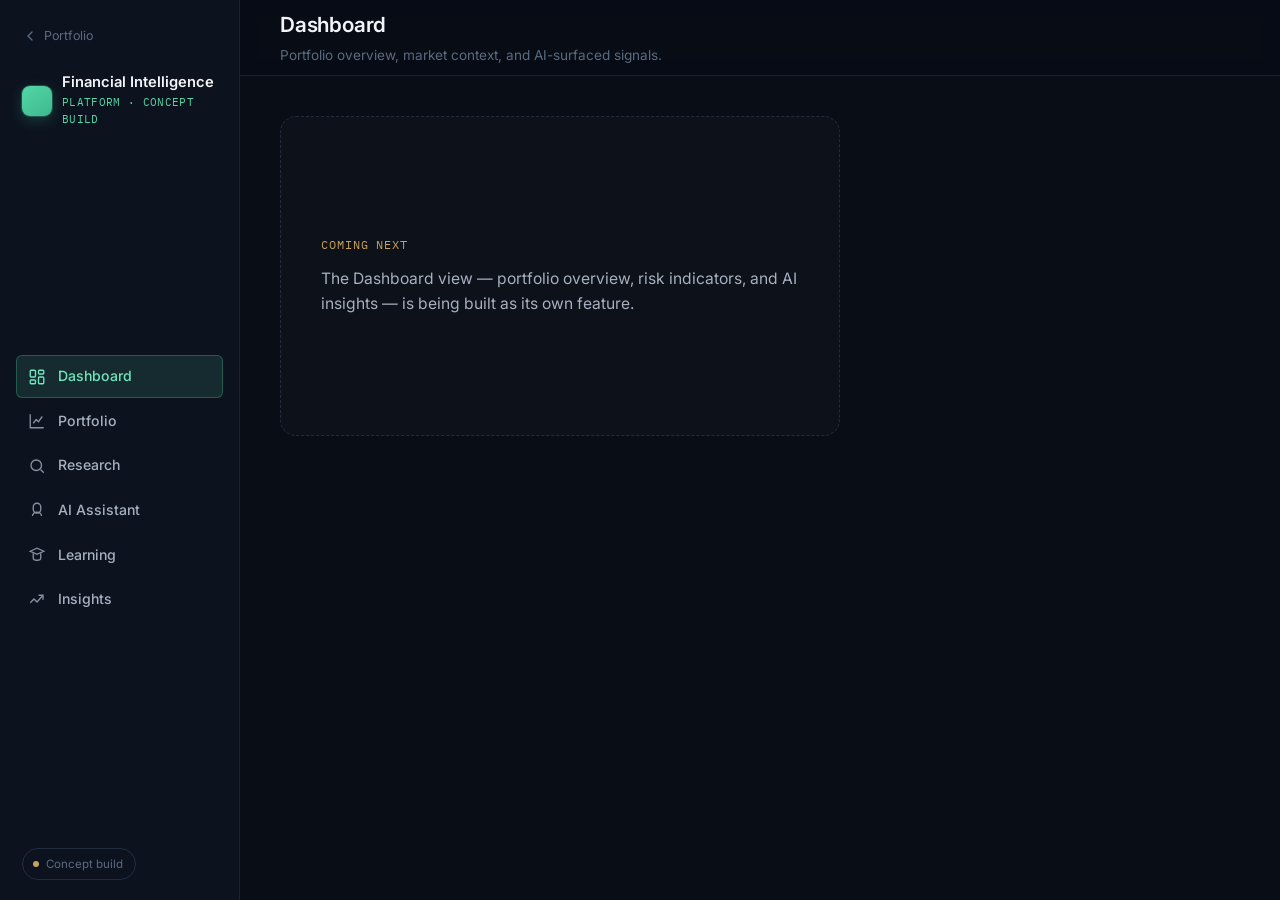
==== project-app/index.html @ 214747db "project changes" ====
<!DOCTYPE html>
<html lang="en">
<head>
<meta charset="UTF-8">
<meta name="viewport" content="width=device-width, initial-scale=1.0">
<title>Financial Intelligence Platform — Sagi Simhi</title>
<meta name="description" content="Financial Intelligence Platform — an AI-powered investment intelligence product concept by Sagi Simhi.">
<link rel="preconnect" href="https://fonts.googleapis.com">
<link rel="preconnect" href="https://fonts.gstatic.com" crossorigin>
<link href="https://fonts.googleapis.com/css2?family=IBM+Plex+Mono:wght@400;500;600;700&family=Inter:wght@300;400;500;600;700;800&display=swap" rel="stylesheet">
<link rel="stylesheet" href="style.css">
</head>
<body>

<a class="skip-link" href="#appMain">Skip to content</a>

<div class="app-shell">

  <!-- ============ SIDEBAR ============ -->
  <aside class="app-sidebar" id="appSidebar">
    <div class="app-sidebar-top">
      <a href="../index.html" class="app-back" aria-label="Back to portfolio">
        <svg viewBox="0 0 24 24" width="16" height="16" fill="none" stroke="currentColor" stroke-width="2" stroke-linecap="round" stroke-linejoin="round" aria-hidden="true"><path d="M15 18l-6-6 6-6"/></svg>
        <span>Portfolio</span>
      </a>

      <div class="app-brand">
        <span class="app-brand-mark" aria-hidden="true"></span>
        <span class="app-brand-text">
          <span class="app-brand-name">Financial Intelligence</span>
          <span class="app-brand-sub mono">Platform · Concept Build</span>
        </span>
      </div>
    </div>

    <nav class="app-nav" aria-label="Application">
      <ul class="app-nav-list">
        <li><a href="#dashboard" data-view="dashboard" class="app-nav-link">
          <svg viewBox="0 0 24 24" width="18" height="18" fill="none" stroke="currentColor" stroke-width="1.8" aria-hidden="true"><rect x="3" y="3" width="7" height="9" rx="1.2"/><rect x="14" y="3" width="7" height="5" rx="1.2"/><rect x="14" y="12" width="7" height="9" rx="1.2"/><rect x="3" y="16" width="7" height="5" rx="1.2"/></svg>
          <span>Dashboard</span>
        </a></li>
        <li><a href="#portfolio" data-view="portfolio" class="app-nav-link">
          <svg viewBox="0 0 24 24" width="18" height="18" fill="none" stroke="currentColor" stroke-width="1.8" aria-hidden="true"><path d="M3 3v18h18"/><path d="M7 15l4-5 3 3 5-7"/></svg>
          <span>Portfolio</span>
        </a></li>
        <li><a href="#research" data-view="research" class="app-nav-link">
          <svg viewBox="0 0 24 24" width="18" height="18" fill="none" stroke="currentColor" stroke-width="1.8" aria-hidden="true"><circle cx="11" cy="11" r="7"/><path d="M21 21l-4.3-4.3"/></svg>
          <span>Research</span>
        </a></li>
        <li><a href="#assistant" data-view="assistant" class="app-nav-link">
          <svg viewBox="0 0 24 24" width="18" height="18" fill="none" stroke="currentColor" stroke-width="1.8" aria-hidden="true"><path d="M12 3a5 5 0 0 1 5 5v3a5 5 0 0 1-10 0V8a5 5 0 0 1 5-5z"/><path d="M6 20c0-2.8 2.7-5 6-5s6 2.2 6 5"/></svg>
          <span>AI Assistant</span>
        </a></li>
        <li><a href="#learning" data-view="learning" class="app-nav-link">
          <svg viewBox="0 0 24 24" width="18" height="18" fill="none" stroke="currentColor" stroke-width="1.8" aria-hidden="true"><path d="M3 7l9-4 9 4-9 4-9-4z"/><path d="M7 9.5V16c0 1.5 2.2 3 5 3s5-1.5 5-3V9.5"/></svg>
          <span>Learning</span>
        </a></li>
        <li><a href="#insights" data-view="insights" class="app-nav-link">
          <svg viewBox="0 0 24 24" width="18" height="18" fill="none" stroke="currentColor" stroke-width="1.8" aria-hidden="true"><path d="M3 17l5-5 4 4 8-9"/><path d="M14 7h6v6"/></svg>
          <span>Insights</span>
        </a></li>
      </ul>
    </nav>

    <div class="app-sidebar-bottom">
      <span class="app-status-pill">
        <span class="app-status-dot" aria-hidden="true"></span>
        Concept build
      </span>
    </div>
  </aside>

  <!-- ============ MAIN ============ -->
  <div class="app-content">

    <header class="app-topbar">
      <h1 class="app-topbar-title" id="appViewTitle">Dashboard</h1>
      <p class="app-topbar-sub" id="appViewSub">Portfolio overview, market context, and AI-surfaced signals.</p>
    </header>

    <main id="appMain" class="app-main">

      <section class="app-view" id="view-dashboard" data-view-panel="dashboard">
        <div class="app-placeholder">
          <span class="app-placeholder-eyebrow mono">Coming next</span>
          <p class="app-placeholder-text">The Dashboard view — portfolio overview, risk indicators, and AI insights — is being built as its own feature.</p>
        </div>
      </section>

      <section class="app-view" id="view-portfolio" data-view-panel="portfolio" hidden>
        <div class="app-placeholder">
          <span class="app-placeholder-eyebrow mono">Coming next</span>
          <p class="app-placeholder-text">Portfolio Intelligence — allocation, risk profile, diversification, and performance attribution.</p>
        </div>
      </section>

      <section class="app-view" id="view-research" data-view-panel="research" hidden>
        <div class="app-placeholder">
          <span class="app-placeholder-eyebrow mono">Coming next</span>
          <p class="app-placeholder-text">Research Workspace — structured company and ETF research, built over time.</p>
        </div>
      </section>

      <section class="app-view" id="view-assistant" data-view-panel="assistant" hidden>
        <div class="app-placeholder">
          <span class="app-placeholder-eyebrow mono">Coming next</span>
          <p class="app-placeholder-text">AI Assistant — a context-aware research and portfolio explainer, not a trading signal.</p>
        </div>
      </section>

      <section class="app-view" id="view-learning" data-view-panel="learning" hidden>
        <div class="app-placeholder">
          <span class="app-placeholder-eyebrow mono">Coming next</span>
          <p class="app-placeholder-text">Learning — structured lessons on ETFs, risk, valuation, and behavioral finance.</p>
        </div>
      </section>

      <section class="app-view" id="view-insights" data-view-panel="insights" hidden>
        <div class="app-placeholder">
          <span class="app-placeholder-eyebrow mono">Coming next</span>
          <p class="app-placeholder-text">Insights — behavioral finance patterns and decision reflection over time.</p>
        </div>
      </section>

    </main>
  </div>

</div>

<script src="script.js"></script>
</body>
</html>
---- project-app/style.css ----
/* ============================================================
   FINANCIAL INTELLIGENCE PLATFORM — App Shell
   Same palette/type system as the portfolio site, distinct
   "application" structure: persistent sidebar, dense topbar,
   view-switched main panel (SPA, no reload).
   ============================================================ */

:root {
  --navy-950: #080D16;
  --navy-900: #0C131F;
  --navy-850: #101828;
  --navy-800: #141E2E;
  --navy-700: #1B2738;
  --slate-600: #3A4658;
  --slate-500: #5C6A80;
  --slate-400: #8592A6;
  --border: #212D3F;
  --border-soft: #182233;

  --ink: #F2F4F8;
  --ink-muted: #A7B0C0;
  --ink-faint: #5C6A80;

  --accent: #53D7A6;
  --accent-bright: #6EE7BE;
  --accent-dim: #3FB88F;
  --accent-soft: rgba(83, 215, 166, 0.12);
  --accent-line: rgba(83, 215, 166, 0.28);

  --gold: #C9A15A;

  --font-display: 'Inter', system-ui, sans-serif;
  --font-mono: 'IBM Plex Mono', ui-monospace, monospace;

  --sidebar-w: 240px;
  --topbar-h: 76px;
  --radius-sm: 6px;
  --radius-md: 10px;
  --radius-lg: 16px;
}

*, *::before, *::after { box-sizing: border-box; }
html { scroll-behavior: smooth; }
@media (prefers-reduced-motion: reduce) {
  html { scroll-behavior: auto; }
  * { animation-duration: 0.001ms !important; transition-duration: 0.001ms !important; }
}

html, body { height: 100%; margin: 0; }

body {
  background: var(--navy-950);
  color: var(--ink);
  font-family: var(--font-display);
  font-size: 15px;
  line-height: 1.6;
  -webkit-font-smoothing: antialiased;
}

.mono { font-family: var(--font-mono); font-variant-numeric: tabular-nums; }
a { color: inherit; text-decoration: none; }

.skip-link {
  position: absolute; left: -999px; top: 0; z-index: 2000;
  background: var(--navy-800); color: var(--ink); padding: 10px 16px;
  border-radius: 0 0 8px 0; border: 1px solid var(--border);
}
.skip-link:focus { left: 0; }

::selection { background: var(--accent-soft); color: var(--accent-bright); }

/* ============================================================
   APP SHELL LAYOUT
   ============================================================ */
.app-shell {
  display: grid;
  grid-template-columns: var(--sidebar-w) 1fr;
  min-height: 100vh;
}

/* ---------- Sidebar ---------- */
.app-sidebar {
  position: sticky;
  top: 0;
  height: 100vh;
  display: flex;
  flex-direction: column;
  justify-content: space-between;
  background: var(--navy-900);
  border-right: 1px solid var(--border-soft);
  padding: 20px 16px 20px;
}

.app-sidebar-top { display: flex; flex-direction: column; gap: 22px; }

.app-back {
  display: inline-flex;
  align-items: center;
  gap: 6px;
  width: fit-content;
  font-size: 0.78rem;
  color: var(--ink-faint);
  padding: 6px 10px 6px 6px;
  border-radius: 999px;
  transition: color 0.2s ease, background 0.2s ease;
}
.app-back:hover { color: var(--ink); background: rgba(255,255,255,0.05); }

.app-brand { display: flex; align-items: center; gap: 10px; padding: 0 6px; }
.app-brand-mark {
  width: 30px; height: 30px; flex-shrink: 0;
  border-radius: 8px;
  background: linear-gradient(145deg, var(--accent) 0%, var(--accent-dim) 100%);
  box-shadow: 0 0 0 1px rgba(83,215,166,0.25), 0 4px 14px rgba(83,215,166,0.22);
}
.app-brand-text { display: flex; flex-direction: column; gap: 2px; min-width: 0; }
.app-brand-name { font-size: 0.92rem; font-weight: 600; color: var(--ink); line-height: 1.2; }
.app-brand-sub { font-size: 0.68rem; color: var(--accent); letter-spacing: 0.03em; text-transform: uppercase; }

.app-nav-list { display: flex; flex-direction: column; gap: 2px; list-style: none; margin: 0; padding: 0; }

.app-nav-link {
  display: flex;
  align-items: center;
  gap: 12px;
  padding: 10px 12px;
  border-radius: var(--radius-sm);
  font-size: 0.88rem;
  font-weight: 500;
  color: var(--ink-muted);
  transition: color 0.18s ease, background 0.18s ease;
}
.app-nav-link svg { flex-shrink: 0; opacity: 0.8; transition: opacity 0.18s ease; }
.app-nav-link:hover { color: var(--ink); background: rgba(255,255,255,0.045); }
.app-nav-link:hover svg { opacity: 1; }

.app-nav-link.is-active {
  color: var(--accent-bright);
  background: var(--accent-soft);
  box-shadow: inset 0 0 0 1px var(--accent-line);
}
.app-nav-link.is-active svg { opacity: 1; }

.app-sidebar-bottom { padding: 0 6px; }
.app-status-pill {
  display: inline-flex;
  align-items: center;
  gap: 7px;
  font-size: 0.72rem;
  color: var(--ink-faint);
  border: 1px solid var(--border);
  border-radius: 999px;
  padding: 6px 12px 6px 10px;
}
.app-status-dot {
  width: 6px; height: 6px; border-radius: 50%;
  background: var(--gold);
}

/* ---------- Content column ---------- */
.app-content { display: flex; flex-direction: column; min-width: 0; }

.app-topbar {
  height: var(--topbar-h);
  display: flex;
  flex-direction: column;
  justify-content: center;
  gap: 4px;
  padding: 0 40px;
  border-bottom: 1px solid var(--border-soft);
  background: rgba(8,13,22,0.6);
  backdrop-filter: blur(10px);
  -webkit-backdrop-filter: blur(10px);
  position: sticky;
  top: 0;
  z-index: 5;
}
.app-topbar-title { font-size: 1.3rem; font-weight: 600; letter-spacing: -0.01em; margin: 0; }
.app-topbar-sub { font-size: 0.85rem; color: var(--ink-faint); margin: 0; }

.app-main { flex: 1; padding: 40px; }

.app-view { animation: appViewIn 0.25s ease; }
@keyframes appViewIn { from { opacity: 0; transform: translateY(6px); } to { opacity: 1; transform: translateY(0); } }
@media (prefers-reduced-motion: reduce) { .app-view { animation: none; } }

/* ---------- Placeholder state (used by every view for now) ---------- */
.app-placeholder {
  min-height: 320px;
  display: flex;
  flex-direction: column;
  align-items: flex-start;
  justify-content: center;
  gap: 12px;
  max-width: 560px;
  padding: 40px;
  border: 1px dashed var(--border);
  border-radius: var(--radius-lg);
  background: rgba(255,255,255,0.02);
}
.app-placeholder-eyebrow {
  font-size: 0.72rem;
  letter-spacing: 0.08em;
  text-transform: uppercase;
  color: var(--gold);
}
.app-placeholder-text { color: var(--ink-muted); font-size: 0.98rem; line-height: 1.6; margin: 0; }

/* ============================================================
   RESPONSIVE
   ============================================================ */
@media (max-width: 900px) {
  .app-shell { grid-template-columns: 1fr; }
  .app-sidebar {
    position: sticky;
    top: 0;
    height: auto;
    flex-direction: row;
    align-items: center;
    justify-content: space-between;
    padding: 12px 16px;
    z-index: 10;
  }
  .app-sidebar-top { flex-direction: row; align-items: center; gap: 14px; }
  .app-back span { display: none; }
  .app-nav { position: fixed; left: 0; right: 0; bottom: 0; background: var(--navy-900); border-top: 1px solid var(--border-soft); padding: 6px 8px; }
  .app-nav-list { flex-direction: row; justify-content: space-between; }
  .app-nav-link { flex-direction: column; gap: 4px; font-size: 0.66rem; padding: 6px 4px; }
  .app-sidebar-bottom { display: none; }
  .app-main { padding: 24px; padding-bottom: 96px; }
  .app-topbar { padding: 0 24px; }
}
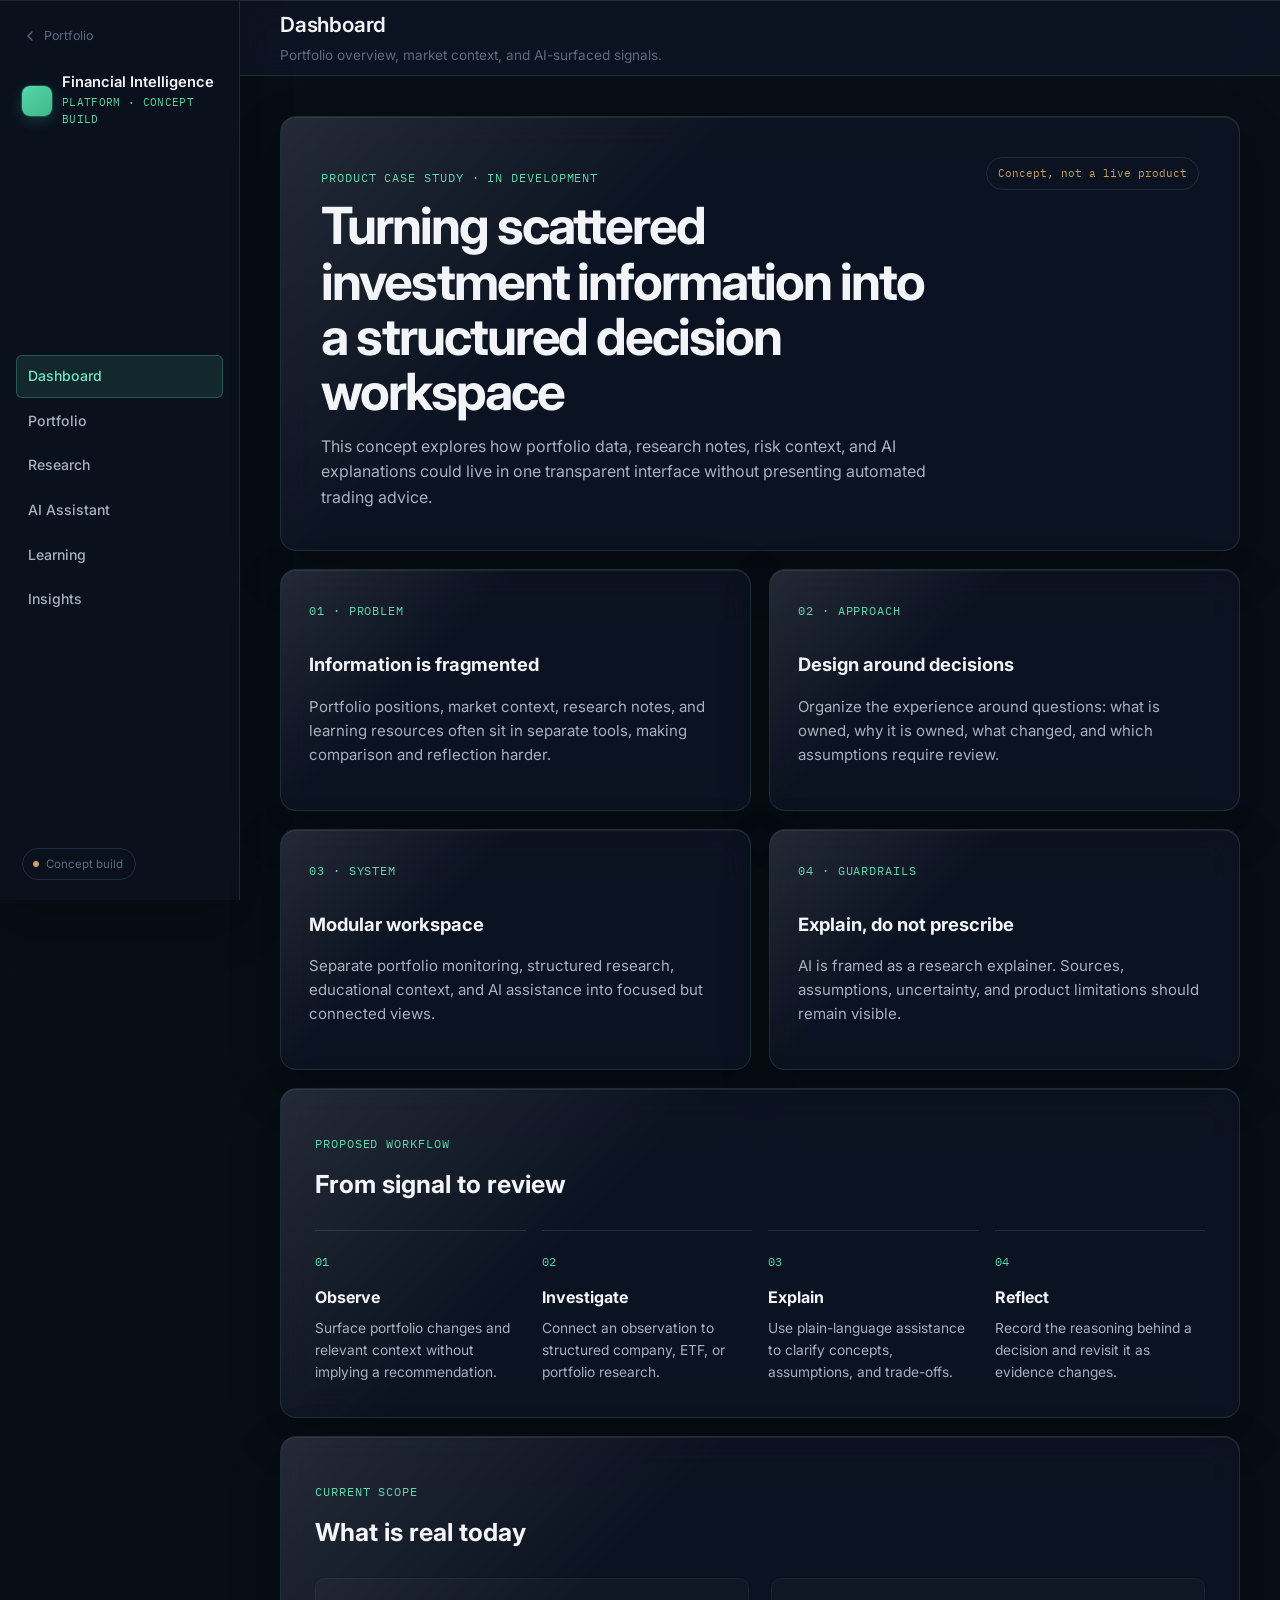
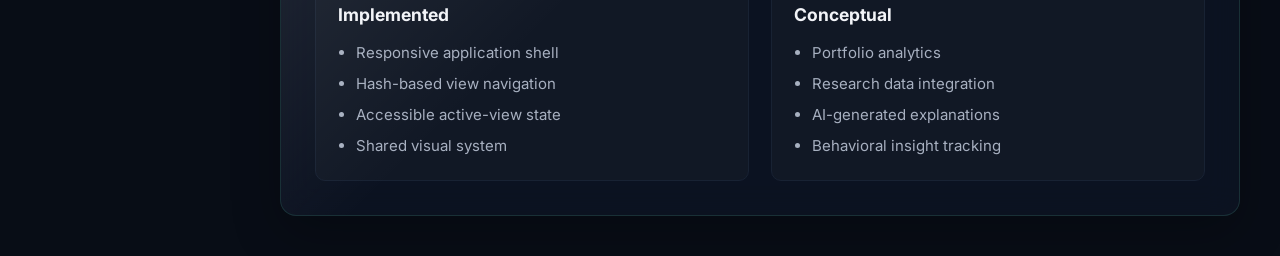
==== commit 93703dbe: "new project app update" ====
--- a/project-app/index.html
+++ b/project-app/index.html
@@ -3,27 +3,22 @@
 <head>
 <meta charset="UTF-8">
 <meta name="viewport" content="width=device-width, initial-scale=1.0">
-<title>Financial Intelligence Platform — Sagi Simhi</title>
-<meta name="description" content="Financial Intelligence Platform — an AI-powered investment intelligence product concept by Sagi Simhi.">
+<title>Financial Intelligence Platform - Sagi Simhi</title>
+<meta name="description" content="Financial Intelligence Platform, a portfolio case study exploring structured investment research, portfolio context, and responsible AI assistance.">
 <link rel="preconnect" href="https://fonts.googleapis.com">
 <link rel="preconnect" href="https://fonts.gstatic.com" crossorigin>
 <link href="https://fonts.googleapis.com/css2?family=IBM+Plex+Mono:wght@400;500;600;700&family=Inter:wght@300;400;500;600;700;800&display=swap" rel="stylesheet">
 <link rel="stylesheet" href="style.css">
 </head>
 <body>
-
 <a class="skip-link" href="#appMain">Skip to content</a>
-
 <div class="app-shell">
-
-  <!-- ============ SIDEBAR ============ -->
-  <aside class="app-sidebar" id="appSidebar">
+  <aside class="app-sidebar" id="appSidebar" aria-label="Financial Intelligence Platform navigation">
     <div class="app-sidebar-top">
       <a href="../index.html" class="app-back" aria-label="Back to portfolio">
         <svg viewBox="0 0 24 24" width="16" height="16" fill="none" stroke="currentColor" stroke-width="2" stroke-linecap="round" stroke-linejoin="round" aria-hidden="true"><path d="M15 18l-6-6 6-6"/></svg>
         <span>Portfolio</span>
       </a>
-
       <div class="app-brand">
         <span class="app-brand-mark" aria-hidden="true"></span>
         <span class="app-brand-text">
@@ -32,101 +27,94 @@
         </span>
       </div>
     </div>
-
-    <nav class="app-nav" aria-label="Application">
+    <nav class="app-nav" aria-label="Application views">
       <ul class="app-nav-list">
-        <li><a href="#dashboard" data-view="dashboard" class="app-nav-link">
-          <svg viewBox="0 0 24 24" width="18" height="18" fill="none" stroke="currentColor" stroke-width="1.8" aria-hidden="true"><rect x="3" y="3" width="7" height="9" rx="1.2"/><rect x="14" y="3" width="7" height="5" rx="1.2"/><rect x="14" y="12" width="7" height="9" rx="1.2"/><rect x="3" y="16" width="7" height="5" rx="1.2"/></svg>
-          <span>Dashboard</span>
-        </a></li>
-        <li><a href="#portfolio" data-view="portfolio" class="app-nav-link">
-          <svg viewBox="0 0 24 24" width="18" height="18" fill="none" stroke="currentColor" stroke-width="1.8" aria-hidden="true"><path d="M3 3v18h18"/><path d="M7 15l4-5 3 3 5-7"/></svg>
-          <span>Portfolio</span>
-        </a></li>
-        <li><a href="#research" data-view="research" class="app-nav-link">
-          <svg viewBox="0 0 24 24" width="18" height="18" fill="none" stroke="currentColor" stroke-width="1.8" aria-hidden="true"><circle cx="11" cy="11" r="7"/><path d="M21 21l-4.3-4.3"/></svg>
-          <span>Research</span>
-        </a></li>
-        <li><a href="#assistant" data-view="assistant" class="app-nav-link">
-          <svg viewBox="0 0 24 24" width="18" height="18" fill="none" stroke="currentColor" stroke-width="1.8" aria-hidden="true"><path d="M12 3a5 5 0 0 1 5 5v3a5 5 0 0 1-10 0V8a5 5 0 0 1 5-5z"/><path d="M6 20c0-2.8 2.7-5 6-5s6 2.2 6 5"/></svg>
-          <span>AI Assistant</span>
-        </a></li>
-        <li><a href="#learning" data-view="learning" class="app-nav-link">
-          <svg viewBox="0 0 24 24" width="18" height="18" fill="none" stroke="currentColor" stroke-width="1.8" aria-hidden="true"><path d="M3 7l9-4 9 4-9 4-9-4z"/><path d="M7 9.5V16c0 1.5 2.2 3 5 3s5-1.5 5-3V9.5"/></svg>
-          <span>Learning</span>
-        </a></li>
-        <li><a href="#insights" data-view="insights" class="app-nav-link">
-          <svg viewBox="0 0 24 24" width="18" height="18" fill="none" stroke="currentColor" stroke-width="1.8" aria-hidden="true"><path d="M3 17l5-5 4 4 8-9"/><path d="M14 7h6v6"/></svg>
-          <span>Insights</span>
-        </a></li>
+        <li><a href="#dashboard" data-view="dashboard" class="app-nav-link"><span>Dashboard</span></a></li>
+        <li><a href="#portfolio" data-view="portfolio" class="app-nav-link"><span>Portfolio</span></a></li>
+        <li><a href="#research" data-view="research" class="app-nav-link"><span>Research</span></a></li>
+        <li><a href="#assistant" data-view="assistant" class="app-nav-link"><span>AI Assistant</span></a></li>
+        <li><a href="#learning" data-view="learning" class="app-nav-link"><span>Learning</span></a></li>
+        <li><a href="#insights" data-view="insights" class="app-nav-link"><span>Insights</span></a></li>
       </ul>
     </nav>
-
     <div class="app-sidebar-bottom">
-      <span class="app-status-pill">
-        <span class="app-status-dot" aria-hidden="true"></span>
-        Concept build
-      </span>
+      <span class="app-status-pill"><span class="app-status-dot" aria-hidden="true"></span>Concept build</span>
     </div>
   </aside>
 
-  <!-- ============ MAIN ============ -->
   <div class="app-content">
-
     <header class="app-topbar">
       <h1 class="app-topbar-title" id="appViewTitle">Dashboard</h1>
-      <p class="app-topbar-sub" id="appViewSub">Portfolio overview, market context, and AI-surfaced signals.</p>
+      <p class="app-topbar-sub" id="appViewSub">A transparent case study for organizing portfolio context and investment research.</p>
     </header>
 
     <main id="appMain" class="app-main">
+      <section class="app-view" id="view-dashboard" data-view-panel="dashboard" aria-labelledby="dashboardHeading">
+        <div class="case-hero glass-panel">
+          <div>
+            <p class="case-eyebrow mono">Product case study · In development</p>
+            <h2 id="dashboardHeading">Turning scattered investment information into a structured decision workspace</h2>
+            <p class="case-summary">This concept explores how portfolio data, research notes, risk context, and AI explanations could live in one transparent interface without presenting automated trading advice.</p>
+          </div>
+          <span class="case-status mono">Concept, not a live product</span>
+        </div>
 
-      <section class="app-view" id="view-dashboard" data-view-panel="dashboard">
-        <div class="app-placeholder">
-          <span class="app-placeholder-eyebrow mono">Coming next</span>
-          <p class="app-placeholder-text">The Dashboard view — portfolio overview, risk indicators, and AI insights — is being built as its own feature.</p>
+        <div class="case-grid">
+          <article class="case-card glass-panel">
+            <span class="case-index mono">01 · Problem</span>
+            <h3>Information is fragmented</h3>
+            <p>Portfolio positions, market context, research notes, and learning resources often sit in separate tools, making comparison and reflection harder.</p>
+          </article>
+          <article class="case-card glass-panel">
+            <span class="case-index mono">02 · Approach</span>
+            <h3>Design around decisions</h3>
+            <p>Organize the experience around questions: what is owned, why it is owned, what changed, and which assumptions require review.</p>
+          </article>
+          <article class="case-card glass-panel">
+            <span class="case-index mono">03 · System</span>
+            <h3>Modular workspace</h3>
+            <p>Separate portfolio monitoring, structured research, educational context, and AI assistance into focused but connected views.</p>
+          </article>
+          <article class="case-card glass-panel">
+            <span class="case-index mono">04 · Guardrails</span>
+            <h3>Explain, do not prescribe</h3>
+            <p>AI is framed as a research explainer. Sources, assumptions, uncertainty, and product limitations should remain visible.</p>
+          </article>
         </div>
+
+        <section class="case-section glass-panel" aria-labelledby="workflowHeading">
+          <div class="case-section-head">
+            <p class="case-eyebrow mono">Proposed workflow</p>
+            <h2 id="workflowHeading">From signal to review</h2>
+          </div>
+          <ol class="workflow-list">
+            <li><span class="workflow-number mono">01</span><div><h3>Observe</h3><p>Surface portfolio changes and relevant context without implying a recommendation.</p></div></li>
+            <li><span class="workflow-number mono">02</span><div><h3>Investigate</h3><p>Connect an observation to structured company, ETF, or portfolio research.</p></div></li>
+            <li><span class="workflow-number mono">03</span><div><h3>Explain</h3><p>Use plain-language assistance to clarify concepts, assumptions, and trade-offs.</p></div></li>
+            <li><span class="workflow-number mono">04</span><div><h3>Reflect</h3><p>Record the reasoning behind a decision and revisit it as evidence changes.</p></div></li>
+          </ol>
+        </section>
+
+        <section class="case-section glass-panel" aria-labelledby="scopeHeading">
+          <div class="case-section-head">
+            <p class="case-eyebrow mono">Current scope</p>
+            <h2 id="scopeHeading">What is real today</h2>
+          </div>
+          <div class="scope-grid">
+            <div><h3>Implemented</h3><ul><li>Responsive application shell</li><li>Hash-based view navigation</li><li>Accessible active-view state</li><li>Shared visual system</li></ul></div>
+            <div><h3>Conceptual</h3><ul><li>Portfolio analytics</li><li>Research data integration</li><li>AI-generated explanations</li><li>Behavioral insight tracking</li></ul></div>
+          </div>
+        </section>
       </section>
 
-      <section class="app-view" id="view-portfolio" data-view-panel="portfolio" hidden>
-        <div class="app-placeholder">
-          <span class="app-placeholder-eyebrow mono">Coming next</span>
-          <p class="app-placeholder-text">Portfolio Intelligence — allocation, risk profile, diversification, and performance attribution.</p>
-        </div>
-      </section>
-
-      <section class="app-view" id="view-research" data-view-panel="research" hidden>
-        <div class="app-placeholder">
-          <span class="app-placeholder-eyebrow mono">Coming next</span>
-          <p class="app-placeholder-text">Research Workspace — structured company and ETF research, built over time.</p>
-        </div>
-      </section>
-
-      <section class="app-view" id="view-assistant" data-view-panel="assistant" hidden>
-        <div class="app-placeholder">
-          <span class="app-placeholder-eyebrow mono">Coming next</span>
-          <p class="app-placeholder-text">AI Assistant — a context-aware research and portfolio explainer, not a trading signal.</p>
-        </div>
-      </section>
-
-      <section class="app-view" id="view-learning" data-view-panel="learning" hidden>
-        <div class="app-placeholder">
-          <span class="app-placeholder-eyebrow mono">Coming next</span>
-          <p class="app-placeholder-text">Learning — structured lessons on ETFs, risk, valuation, and behavioral finance.</p>
-        </div>
-      </section>
-
-      <section class="app-view" id="view-insights" data-view-panel="insights" hidden>
-        <div class="app-placeholder">
-          <span class="app-placeholder-eyebrow mono">Coming next</span>
-          <p class="app-placeholder-text">Insights — behavioral finance patterns and decision reflection over time.</p>
-        </div>
-      </section>
-
+      <section class="app-view" id="view-portfolio" data-view-panel="portfolio" hidden><div class="app-placeholder"><span class="app-placeholder-eyebrow mono">Concept view</span><h2>Portfolio Intelligence</h2><p class="app-placeholder-text">Future exploration of allocation, diversification, risk context, and performance attribution. No live portfolio data is connected.</p></div></section>
+      <section class="app-view" id="view-research" data-view-panel="research" hidden><div class="app-placeholder"><span class="app-placeholder-eyebrow mono">Concept view</span><h2>Research Workspace</h2><p class="app-placeholder-text">Planned structure for company and ETF research, assumptions, evidence, and review notes.</p></div></section>
+      <section class="app-view" id="view-assistant" data-view-panel="assistant" hidden><div class="app-placeholder"><span class="app-placeholder-eyebrow mono">Concept view</span><h2>AI Assistant</h2><p class="app-placeholder-text">A future research explainer designed to clarify context and uncertainty, not generate trading signals.</p></div></section>
+      <section class="app-view" id="view-learning" data-view-panel="learning" hidden><div class="app-placeholder"><span class="app-placeholder-eyebrow mono">Concept view</span><h2>Learning</h2><p class="app-placeholder-text">Planned educational paths covering ETFs, risk, valuation, and behavioral finance.</p></div></section>
+      <section class="app-view" id="view-insights" data-view-panel="insights" hidden><div class="app-placeholder"><span class="app-placeholder-eyebrow mono">Concept view</span><h2>Insights</h2><p class="app-placeholder-text">A future reflection layer for reviewing decision patterns over time. No behavioral analysis is currently performed.</p></div></section>
     </main>
   </div>
-
 </div>
-
 <script src="script.js"></script>
 </body>
 </html>
--- a/project-app/style.css
+++ b/project-app/style.css
@@ -27,6 +27,15 @@
   --accent-soft: rgba(83, 215, 166, 0.12);
   --accent-line: rgba(83, 215, 166, 0.28);
 
+  /* Liquid Glass system */
+  --glass-bg: rgba(16, 24, 40, 0.58);
+  --glass-bg-strong: rgba(12, 19, 31, 0.76);
+  --glass-border: rgba(110, 231, 190, 0.14);
+  --glass-highlight: rgba(255, 255, 255, 0.10);
+  --glass-blur: 16px;
+  --glass-saturation: 125%;
+  --glass-shadow: 0 18px 50px rgba(0, 0, 0, 0.24), inset 0 1px 0 rgba(255, 255, 255, 0.08);
+
   --gold: #C9A15A;
 
   --font-display: 'Inter', system-ui, sans-serif;
@@ -86,9 +95,12 @@
   display: flex;
   flex-direction: column;
   justify-content: space-between;
-  background: var(--navy-900);
-  border-right: 1px solid var(--border-soft);
+  background: var(--glass-bg-strong);
+  border-right: 1px solid var(--glass-border);
   padding: 20px 16px 20px;
+  backdrop-filter: blur(var(--glass-blur)) saturate(var(--glass-saturation));
+  -webkit-backdrop-filter: blur(var(--glass-blur)) saturate(var(--glass-saturation));
+  box-shadow: var(--glass-shadow);
 }
 
 .app-sidebar-top { display: flex; flex-direction: column; gap: 22px; }
@@ -167,10 +179,11 @@
   justify-content: center;
   gap: 4px;
   padding: 0 40px;
-  border-bottom: 1px solid var(--border-soft);
-  background: rgba(8,13,22,0.6);
-  backdrop-filter: blur(10px);
-  -webkit-backdrop-filter: blur(10px);
+  border-bottom: 1px solid var(--glass-border);
+  background: var(--glass-bg);
+  backdrop-filter: blur(var(--glass-blur)) saturate(var(--glass-saturation));
+  -webkit-backdrop-filter: blur(var(--glass-blur)) saturate(var(--glass-saturation));
+  box-shadow: inset 0 1px 0 var(--glass-highlight);
   position: sticky;
   top: 0;
   z-index: 5;
@@ -194,9 +207,12 @@
   gap: 12px;
   max-width: 560px;
   padding: 40px;
-  border: 1px dashed var(--border);
+  border: 1px solid var(--glass-border);
   border-radius: var(--radius-lg);
-  background: rgba(255,255,255,0.02);
+  background: var(--glass-bg);
+  backdrop-filter: blur(var(--glass-blur)) saturate(var(--glass-saturation));
+  -webkit-backdrop-filter: blur(var(--glass-blur)) saturate(var(--glass-saturation));
+  box-shadow: var(--glass-shadow);
 }
 .app-placeholder-eyebrow {
   font-size: 0.72rem;
@@ -230,3 +246,60 @@
   .app-main { padding: 24px; padding-bottom: 96px; }
   .app-topbar { padding: 0 24px; }
 }
+
+/* ============================================================
+   DASHBOARD CASE STUDY
+   ============================================================ */
+.case-hero,
+.case-card,
+.case-section {
+  position: relative;
+  overflow: hidden;
+  background: var(--glass-bg);
+  border: 1px solid var(--glass-border);
+  backdrop-filter: blur(var(--glass-blur)) saturate(var(--glass-saturation));
+  -webkit-backdrop-filter: blur(var(--glass-blur)) saturate(var(--glass-saturation));
+  box-shadow: var(--glass-shadow);
+}
+.case-hero::before,
+.case-card::before,
+.case-section::before {
+  content: "";
+  position: absolute;
+  inset: 0;
+  background: linear-gradient(135deg, var(--glass-highlight), transparent 34%);
+  pointer-events: none;
+}
+.case-hero { display: flex; justify-content: space-between; gap: 32px; padding: 40px; border-radius: var(--radius-lg); }
+.case-hero h2 { max-width: 780px; margin: 8px 0 14px; font-size: clamp(1.8rem, 4vw, 3.2rem); line-height: 1.08; letter-spacing: -0.04em; }
+.case-summary { max-width: 720px; margin: 0; color: var(--ink-muted); font-size: 1rem; }
+.case-eyebrow, .case-index { color: var(--accent); font-size: 0.72rem; letter-spacing: 0.08em; text-transform: uppercase; }
+.case-status { align-self: flex-start; white-space: nowrap; color: var(--gold); border: 1px solid var(--border); border-radius: 999px; padding: 7px 11px; font-size: 0.68rem; }
+.case-grid { display: grid; grid-template-columns: repeat(2, minmax(0, 1fr)); gap: 18px; margin-top: 18px; }
+.case-card { min-height: 220px; padding: 28px; border-radius: var(--radius-lg); }
+.case-card h3 { margin: 28px 0 10px; font-size: 1.15rem; }
+.case-card p, .workflow-list p, .scope-grid li { color: var(--ink-muted); }
+.case-section { margin-top: 18px; padding: 34px; border-radius: var(--radius-lg); }
+.case-section-head h2 { margin: 6px 0 26px; font-size: 1.55rem; }
+.workflow-list { list-style: none; margin: 0; padding: 0; display: grid; grid-template-columns: repeat(4, minmax(0, 1fr)); gap: 16px; }
+.workflow-list li { padding-top: 18px; border-top: 1px solid var(--border); }
+.workflow-number { color: var(--accent); font-size: 0.72rem; }
+.workflow-list h3 { margin: 12px 0 6px; font-size: 1rem; }
+.workflow-list p { margin: 0; font-size: 0.86rem; }
+.scope-grid { display: grid; grid-template-columns: repeat(2, minmax(0, 1fr)); gap: 22px; }
+.scope-grid > div { padding: 22px; background: rgba(255,255,255,0.025); border: 1px solid var(--border-soft); border-radius: var(--radius-md); }
+.scope-grid h3 { margin: 0 0 12px; }
+.scope-grid ul { margin: 0; padding-left: 18px; }
+.scope-grid li + li { margin-top: 7px; }
+.app-placeholder h2 { margin: 0; font-size: 1.45rem; }
+
+@media (max-width: 900px) {
+  .case-hero { flex-direction: column; padding: 28px; }
+  .case-status { white-space: normal; }
+  .workflow-list { grid-template-columns: repeat(2, minmax(0, 1fr)); }
+}
+@media (max-width: 620px) {
+  .case-grid, .scope-grid, .workflow-list { grid-template-columns: 1fr; }
+  .case-card { min-height: 0; }
+  .case-section { padding: 26px; }
+}
